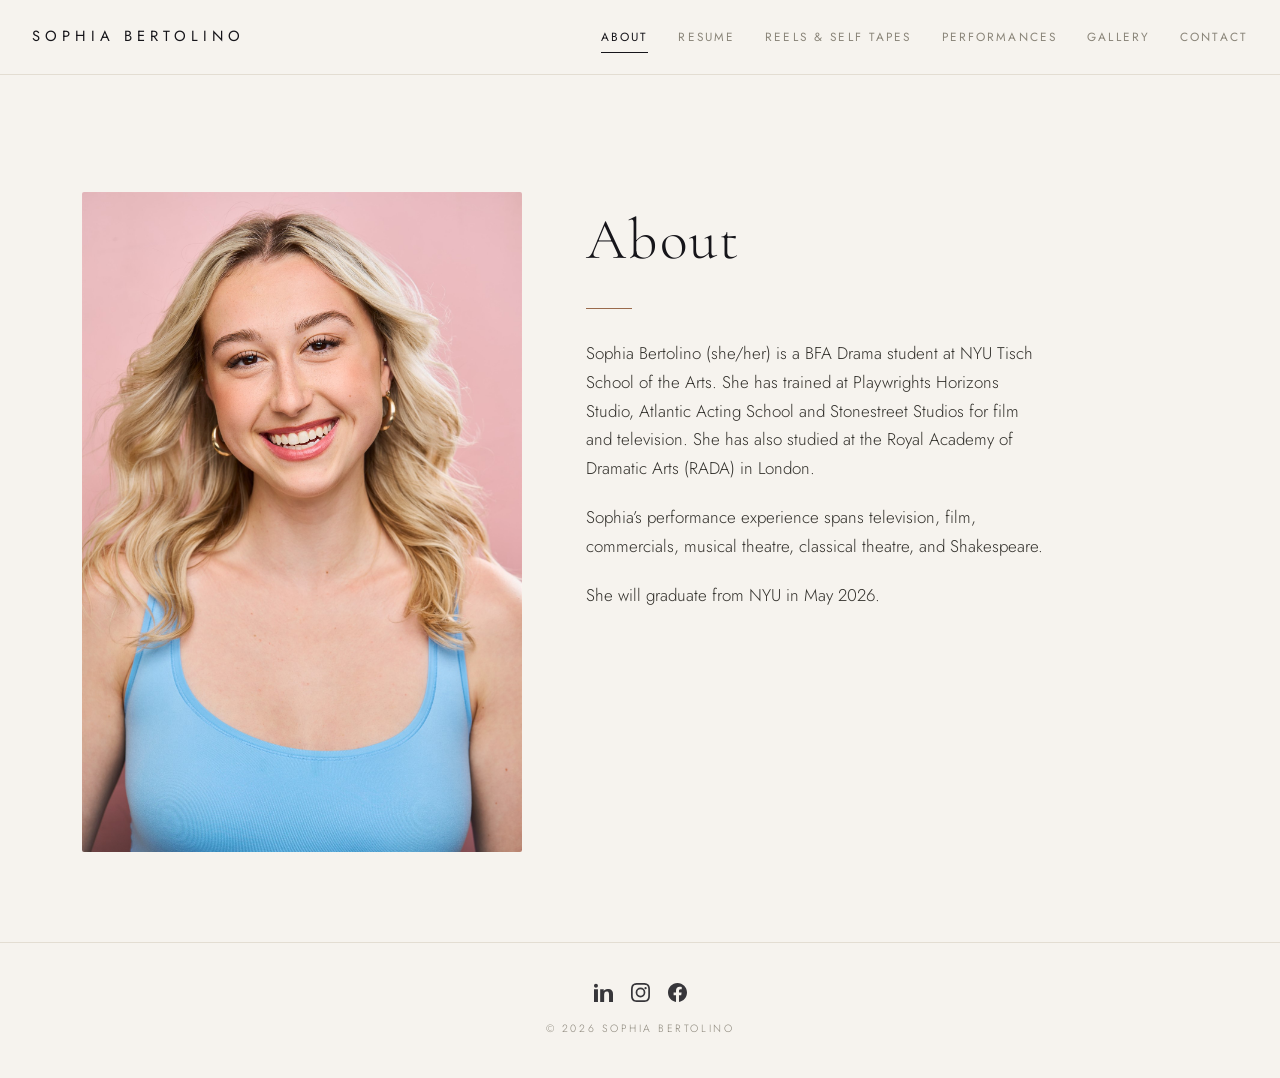
==== about.html @ 2f4268e3 "Add files via upload" ====
<!DOCTYPE html>
<html lang="en">
<head>
<meta charset="utf-8">
<meta name="viewport" content="width=device-width, initial-scale=1">
<title>About | Sophia Bertolino</title>
<meta name="description" content="Sophia Bertolino — actor. BFA Drama, NYU Tisch School of the Arts.">
<link rel="preconnect" href="https://fonts.googleapis.com">
<link rel="preconnect" href="https://fonts.gstatic.com" crossorigin>
<link href="https://fonts.googleapis.com/css2?family=Cormorant+Garamond:wght@300;400;500&family=Jost:wght@300;400;500&display=swap" rel="stylesheet">
<link rel="stylesheet" href="assets/style.css">

</head>
<body>
<header class="site-header" id="siteHeader">
    <div class="bar">
      <a class="wordmark" href="index.html">SOPHIA BERTOLINO</a>
      <button class="menu-toggle" id="menuToggle" aria-label="Menu" aria-expanded="false">
        <span></span><span></span><span></span>
      </button>
      <nav class="nav" id="nav">
        <a class="active" href="about.html">About</a>
        <a class="" href="resume.html">Resume</a>
        <a class="" href="reels.html">Reels &amp; Self Tapes</a>
        <a class="" href="performances.html">Performances</a>
        <a class="" href="gallery.html">Gallery</a>
        <a class="" href="contact.html">Contact</a>
      </nav>
    </div>
  </header>
<main class="page about">
    <div class="about-grid">
      <div class="about-photo">
        <img src="assets/img/about.jpg" alt="Sophia Bertolino">
      </div>
      <div class="about-text">
        <h2>About</h2>
        <p>Sophia Bertolino (she/her) is a BFA Drama student at NYU Tisch School of the Arts. She has trained at Playwrights Horizons Studio, Atlantic Acting School and Stonestreet Studios for film and television. She has also studied at the Royal Academy of Dramatic Arts (RADA) in London.</p>
        <p>Sophia&rsquo;s performance experience spans television, film, commercials, musical theatre, classical theatre, and Shakespeare.</p>
        <p>She will graduate from NYU in May 2026.</p>
      </div>
    </div>
  </main>
  <footer class="site-footer">
    <div class="socials ">
      <a href="https://www.linkedin.com/in/sophia-bertolino/" target="_blank" rel="noopener" aria-label="LinkedIn"><svg viewBox="0 0 24 24" aria-hidden="true"><path d="M4.98 3.5C4.98 4.88 3.87 6 2.5 6S0 4.88 0 3.5 1.12 1 2.5 1 4.98 2.12 4.98 3.5zM0 8h5v16H0V8zm7.5 0h4.78v2.19h.07c.67-1.27 2.3-2.61 4.73-2.61C22.4 7.58 24 10 24 14.27V24h-5v-8.63c0-2.06-.04-4.71-2.87-4.71-2.87 0-3.31 2.24-3.31 4.56V24h-5V8z"/></svg></a>
      <a href="https://www.instagram.com/sbert.2?igsh=b3ZmcTFpNGF1cG9r" target="_blank" rel="noopener" aria-label="Instagram"><svg viewBox="0 0 24 24" aria-hidden="true"><path d="M12 2.16c3.2 0 3.58.01 4.85.07 1.17.05 1.8.25 2.23.41.56.22.96.48 1.38.9.42.42.68.82.9 1.38.16.42.36 1.06.41 2.23.06 1.27.07 1.65.07 4.85s-.01 3.58-.07 4.85c-.05 1.17-.25 1.8-.41 2.23-.22.56-.48.96-.9 1.38-.42.42-.82.68-1.38.9-.42.16-1.06.36-2.23.41-1.27.06-1.65.07-4.85.07s-3.58-.01-4.85-.07c-1.17-.05-1.8-.25-2.23-.41a3.7 3.7 0 0 1-1.38-.9 3.7 3.7 0 0 1-.9-1.38c-.16-.42-.36-1.06-.41-2.23C2.17 15.58 2.16 15.2 2.16 12s.01-3.58.07-4.85c.05-1.17.25-1.8.41-2.23.22-.56.48-.96.9-1.38.42-.42.82-.68 1.38-.9.42-.16 1.06-.36 2.23-.41C8.42 2.17 8.8 2.16 12 2.16zM12 0C8.74 0 8.33.01 7.05.07 5.78.13 4.9.33 4.14.63c-.79.3-1.46.72-2.12 1.38C1.35 2.68.94 3.35.63 4.14.33 4.9.13 5.78.07 7.05.01 8.33 0 8.74 0 12s.01 3.67.07 4.95c.06 1.27.26 2.15.56 2.91.3.79.72 1.46 1.38 2.12.66.66 1.33 1.08 2.12 1.38.76.3 1.64.5 2.91.56C8.33 23.99 8.74 24 12 24s3.67-.01 4.95-.07c1.27-.06 2.15-.26 2.91-.56a5.86 5.86 0 0 0 2.12-1.38 5.86 5.86 0 0 0 1.38-2.12c.3-.76.5-1.64.56-2.91.06-1.28.07-1.69.07-4.95s-.01-3.67-.07-4.95c-.06-1.27-.26-2.15-.56-2.91a5.86 5.86 0 0 0-1.38-2.12A5.86 5.86 0 0 0 19.86.63c-.76-.3-1.64-.5-2.91-.56C15.67.01 15.26 0 12 0zm0 5.84a6.16 6.16 0 1 0 0 12.32 6.16 6.16 0 0 0 0-12.32zM12 16a4 4 0 1 1 0-8 4 4 0 0 1 0 8zm6.41-10.85a1.44 1.44 0 1 0 0 2.88 1.44 1.44 0 0 0 0-2.88z"/></svg></a>
      <a href="https://www.facebook.com/profile.php?id=100076003967653" target="_blank" rel="noopener" aria-label="Facebook"><svg viewBox="0 0 24 24" aria-hidden="true"><path d="M24 12.07C24 5.4 18.63 0 12 0S0 5.4 0 12.07C0 18.1 4.39 23.1 10.13 24v-8.44H7.08v-3.49h3.05V9.41c0-3.02 1.79-4.69 4.53-4.69 1.31 0 2.69.24 2.69.24v2.97h-1.52c-1.49 0-1.96.93-1.96 1.89v2.25h3.33l-.53 3.49h-2.8V24C19.61 23.1 24 18.1 24 12.07z"/></svg></a>
    </div>
    <p class="copyright">&copy; 2026 Sophia Bertolino</p>
  </footer>
<script src="assets/script.js"></script>
</body>
</html>
---- assets/style.css ----
/* ============================================================
   Sophia Bertolino — editorial minimal
   ============================================================ */
:root{
  --bg:#0f0f10;
  --ink:#16151a;
  --paper:#f6f3ee;
  --muted:#8a8579;
  --line:#e3ddd2;
  --accent:#9a6a4c;
  --nav-h:74px;
  --serif:"Cormorant Garamond",Georgia,serif;
  --sans:"Jost",system-ui,sans-serif;
}
*{box-sizing:border-box;margin:0;padding:0}
html{scroll-behavior:smooth}
body{
  font-family:var(--sans);
  color:var(--ink);
  background:var(--paper);
  font-weight:300;
  -webkit-font-smoothing:antialiased;
  line-height:1.7;
}
img{display:block;max-width:100%}
a{color:inherit;text-decoration:none}

/* ---------- Header / Nav ---------- */
.site-header{
  position:fixed;top:0;left:0;right:0;z-index:50;
  background:var(--paper);
  border-bottom:1px solid var(--line);
  transition:background .4s ease,border-color .4s ease;
}
.site-header.on-hero{
  background:transparent;border-bottom-color:transparent;
}
.site-header.on-hero .wordmark,
.site-header.on-hero .nav a,
.site-header.on-hero .menu-toggle span{color:#fff;background-color:#fff}
.site-header.on-hero .wordmark,
.site-header.on-hero .nav a{background:none;color:#fff}
.site-header.on-hero.scrolled{
  background:rgba(15,15,16,.92);border-bottom-color:rgba(255,255,255,.12);
  backdrop-filter:saturate(140%) blur(6px);
}
.bar{
  max-width:1280px;margin:0 auto;height:var(--nav-h);
  display:flex;align-items:center;justify-content:space-between;
  padding:0 32px;
}
.wordmark{
  font-family:var(--sans);font-weight:400;
  letter-spacing:.34em;font-size:.92rem;text-transform:uppercase;
  white-space:nowrap;
}
.nav{display:flex;gap:30px;align-items:center}
.nav a{
  font-size:.74rem;letter-spacing:.18em;text-transform:uppercase;
  font-weight:400;color:var(--muted);position:relative;padding:4px 0;
  transition:color .25s ease;
}
.nav a:hover,.nav a.active{color:var(--ink)}
.site-header.on-hero .nav a{color:rgba(255,255,255,.7)}
.site-header.on-hero .nav a:hover,
.site-header.on-hero .nav a.active{color:#fff}
.nav a.active::after{
  content:"";position:absolute;left:0;right:0;bottom:-2px;height:1px;
  background:currentColor;
}
.menu-toggle{
  display:none;background:none;border:0;cursor:pointer;
  width:30px;height:22px;position:relative;
}
.menu-toggle span{
  display:block;height:1.5px;width:100%;background:var(--ink);
  position:absolute;left:0;transition:.3s ease;
}
.menu-toggle span:nth-child(1){top:0}
.menu-toggle span:nth-child(2){top:50%;transform:translateY(-50%)}
.menu-toggle span:nth-child(3){bottom:0}
.menu-toggle.open span:nth-child(1){top:50%;transform:rotate(45deg)}
.menu-toggle.open span:nth-child(2){opacity:0}
.menu-toggle.open span:nth-child(3){bottom:auto;top:50%;transform:rotate(-45deg)}

/* ---------- Social icons ---------- */
.socials{display:flex;gap:18px;align-items:center}
.socials a{width:19px;height:19px;display:block;opacity:.85;transition:opacity .25s,transform .25s}
.socials a:hover{opacity:1;transform:translateY(-2px)}
.socials svg{width:100%;height:100%;fill:currentColor}

/* ---------- Hero (home) ---------- */
.hero{position:relative;height:100vh;width:100%;overflow:hidden}
.hero-img{
  position:absolute;inset:0;width:100%;height:100%;
  object-fit:contain;object-position:center 22%;
}
.hero::after{
  content:"";position:absolute;inset:0;
  background:linear-gradient(180deg,rgba(0,0,0,.38) 0%,rgba(0,0,0,0) 26%,rgba(0,0,0,0) 60%,rgba(0,0,0,.55) 100%);
}
.hero-socials{
  position:absolute;top:calc(var(--nav-h) + 26px);right:34px;z-index:5;color:#fff;
}
.hero-name{
  position:absolute;left:0;right:0;bottom:13vh;z-index:5;text-align:center;color:#fff;
  padding:0 20px;
}
.hero-name h1{
  font-family:var(--serif);font-weight:300;
  font-size:clamp(2.6rem,7vw,6rem);letter-spacing:.14em;line-height:1;
}
.hero-name p{
  font-size:.78rem;letter-spacing:.5em;text-transform:uppercase;
  margin-top:18px;opacity:.9;padding-left:.5em;
}
.scroll-cue{
  position:absolute;left:50%;bottom:32px;transform:translateX(-50%);z-index:5;
  color:#fff;font-size:.66rem;letter-spacing:.4em;text-transform:uppercase;opacity:.8;
}
.scroll-cue::after{
  content:"";display:block;width:1px;height:34px;background:#fff;
  margin:12px auto 0;opacity:.6;animation:cue 2s ease-in-out infinite;
}
@keyframes cue{0%,100%{transform:scaleY(.4);opacity:.3;transform-origin:top}50%{transform:scaleY(1);opacity:.8}}

/* ---------- Generic page ---------- */
.page{
  max-width:1180px;margin:0 auto;
  padding:calc(var(--nav-h) + 70px) 32px 90px;
  animation:fade .7s ease both;
}
.page.narrow{max-width:820px}
@keyframes fade{from{opacity:0;transform:translateY(14px)}to{opacity:1;transform:none}}
.page h2{
  font-family:var(--serif);font-weight:300;
  font-size:clamp(2.4rem,5vw,3.6rem);letter-spacing:.04em;
  text-align:center;margin-bottom:14px;
}
.page h2::after{
  content:"";display:block;width:46px;height:1px;background:var(--accent);
  margin:22px auto 0;
}

/* ---------- About ---------- */
.about-grid{
  display:grid;grid-template-columns:minmax(0,440px) minmax(0,1fr);
  gap:64px;align-items:start;margin-top:48px;
}
.about-photo img{width:100%;border-radius:2px}
.about-text h2{text-align:left;margin-bottom:0}
.about-text h2::after{margin:18px 0 30px}
.about-text p{font-size:1.06rem;color:#33312c;margin-bottom:20px;max-width:46ch}

/* ---------- Resume ---------- */
.download-row{text-align:center;margin:28px 0 36px}
.btn{
  display:inline-block;font-family:var(--sans);font-size:.72rem;
  letter-spacing:.2em;text-transform:uppercase;font-weight:400;
  padding:14px 34px;border:1px solid var(--ink);color:var(--ink);
  background:transparent;cursor:pointer;transition:.3s ease;
}
.btn:hover{background:var(--ink);color:var(--paper)}
.pdf-wrap{
  border:1px solid var(--line);background:#fff;height:1100px;max-height:130vh;
}
.pdf-wrap iframe{width:100%;height:100%;border:0;display:block}

/* ---------- Videos ---------- */
.vid-heading{
  font-family:var(--serif);font-weight:400;font-size:1.7rem;letter-spacing:.04em;
  text-align:center;margin:54px 0 26px;color:#2c2a26;
}
.video-grid{
  display:grid;grid-template-columns:repeat(auto-fit,minmax(330px,1fr));
  gap:26px;
}
.video{position:relative;width:100%;padding-top:56.25%;background:#000}
.video iframe{position:absolute;inset:0;width:100%;height:100%;border:0}

/* ---------- Gallery ---------- */
.gal-heading{
  font-family:var(--serif);font-weight:400;font-size:1.7rem;letter-spacing:.04em;
  text-align:center;margin:58px 0 28px;color:#2c2a26;
}
.masonry{column-count:3;column-gap:14px}
@media(max-width:900px){.masonry{column-count:2}}
@media(max-width:560px){.masonry{column-count:1}}
.tile{display:block;margin:0 0 14px;break-inside:avoid;overflow:hidden;background:#e8e2d8}
.tile img{width:100%;transition:transform .6s ease,filter .4s ease;filter:grayscale(8%)}
.tile:hover img{transform:scale(1.04);filter:grayscale(0)}

/* ---------- Lightbox ---------- */
.lightbox{
  position:fixed;inset:0;z-index:200;background:rgba(12,11,10,.94);
  display:none;align-items:center;justify-content:center;padding:40px;
}
.lightbox.open{display:flex}
.lightbox img{max-width:92vw;max-height:90vh;object-fit:contain}
.lb-close{
  position:absolute;top:24px;right:34px;color:#fff;font-size:2.4rem;
  cursor:pointer;line-height:1;font-weight:300;
}

/* ---------- Contact ---------- */
.contact-intro{text-align:center;color:var(--muted);margin:24px auto 40px;max-width:44ch}
.contact-form{max-width:560px;margin:0 auto;display:flex;flex-direction:column;gap:22px}
.contact-form label{
  display:flex;flex-direction:column;gap:8px;
  font-size:.68rem;letter-spacing:.18em;text-transform:uppercase;color:var(--muted);
}
.contact-form input,.contact-form textarea{
  font-family:var(--sans);font-size:1rem;font-weight:300;color:var(--ink);
  border:0;border-bottom:1px solid var(--line);background:transparent;
  padding:10px 2px;transition:border-color .3s;resize:vertical;
}
.contact-form input:focus,.contact-form textarea:focus{outline:0;border-color:var(--accent)}
.contact-form .btn{align-self:flex-start;margin-top:6px}

/* ---------- Footer ---------- */
.site-footer{
  border-top:1px solid var(--line);padding:40px 32px;
  display:flex;flex-direction:column;align-items:center;gap:18px;color:var(--ink);
}
.site-footer .copyright{font-size:.66rem;letter-spacing:.24em;text-transform:uppercase;color:var(--muted)}

/* ---------- Mobile ---------- */
@media(max-width:860px){
  .bar{padding:0 22px}
  .menu-toggle{display:block}
  .nav{
    position:fixed;top:var(--nav-h);left:0;right:0;
    background:var(--paper);flex-direction:column;gap:0;
    border-bottom:1px solid var(--line);
    max-height:0;overflow:hidden;transition:max-height .4s ease;
  }
  .site-header.on-hero .nav{background:rgba(15,15,16,.97)}
  .nav.open{max-height:60vh}
  .nav a{padding:16px 24px;width:100%;border-top:1px solid var(--line);letter-spacing:.16em}
  .site-header.on-hero .nav a{color:#fff;border-top-color:rgba(255,255,255,.1)}
  .about-grid{grid-template-columns:1fr;gap:36px}
  .about-photo{max-width:420px;margin:0 auto}
  .hero-socials{right:22px}
}
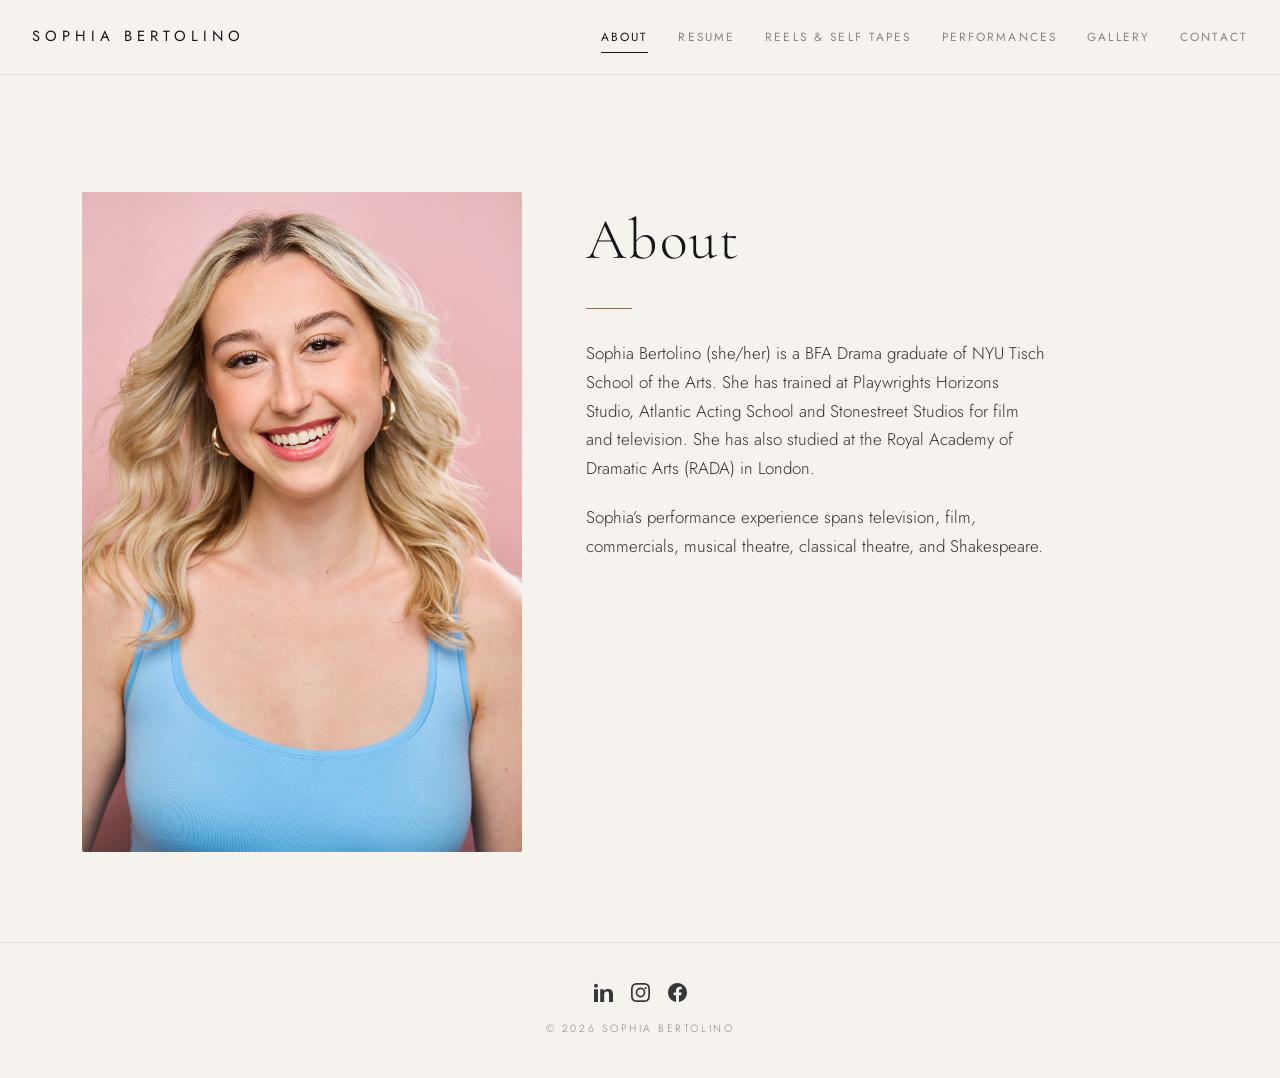
==== commit 0978c59e: "Update about.html" ====
--- a/about.html
+++ b/about.html
@@ -35,9 +35,8 @@
       </div>
       <div class="about-text">
         <h2>About</h2>
-        <p>Sophia Bertolino (she/her) is a BFA Drama student at NYU Tisch School of the Arts. She has trained at Playwrights Horizons Studio, Atlantic Acting School and Stonestreet Studios for film and television. She has also studied at the Royal Academy of Dramatic Arts (RADA) in London.</p>
+        <p>Sophia Bertolino (she/her) is a BFA Drama graduate of NYU Tisch School of the Arts. She has trained at Playwrights Horizons Studio, Atlantic Acting School and Stonestreet Studios for film and television. She has also studied at the Royal Academy of Dramatic Arts (RADA) in London.</p>
         <p>Sophia&rsquo;s performance experience spans television, film, commercials, musical theatre, classical theatre, and Shakespeare.</p>
-        <p>She will graduate from NYU in May 2026.</p>
       </div>
     </div>
   </main>
@@ -51,4 +50,4 @@
   </footer>
 <script src="assets/script.js"></script>
 </body>
-</html>+</html>
--- a/assets/style.css
+++ b/assets/style.css
@@ -90,7 +90,7 @@
 .socials svg{width:100%;height:100%;fill:currentColor}
 
 /* ---------- Hero (home) ---------- */
-.hero{position:relative;height:100vh;width:100%;overflow:hidden}
+.hero{position:relative;height:calc(100vh - var(--nav-h));width:100%;overflow:hidden;margin-top:var(--nav-h)}
 .hero-img{
   position:absolute;inset:0;width:100%;height:100%;
   object-fit:contain;object-position:center 22%;
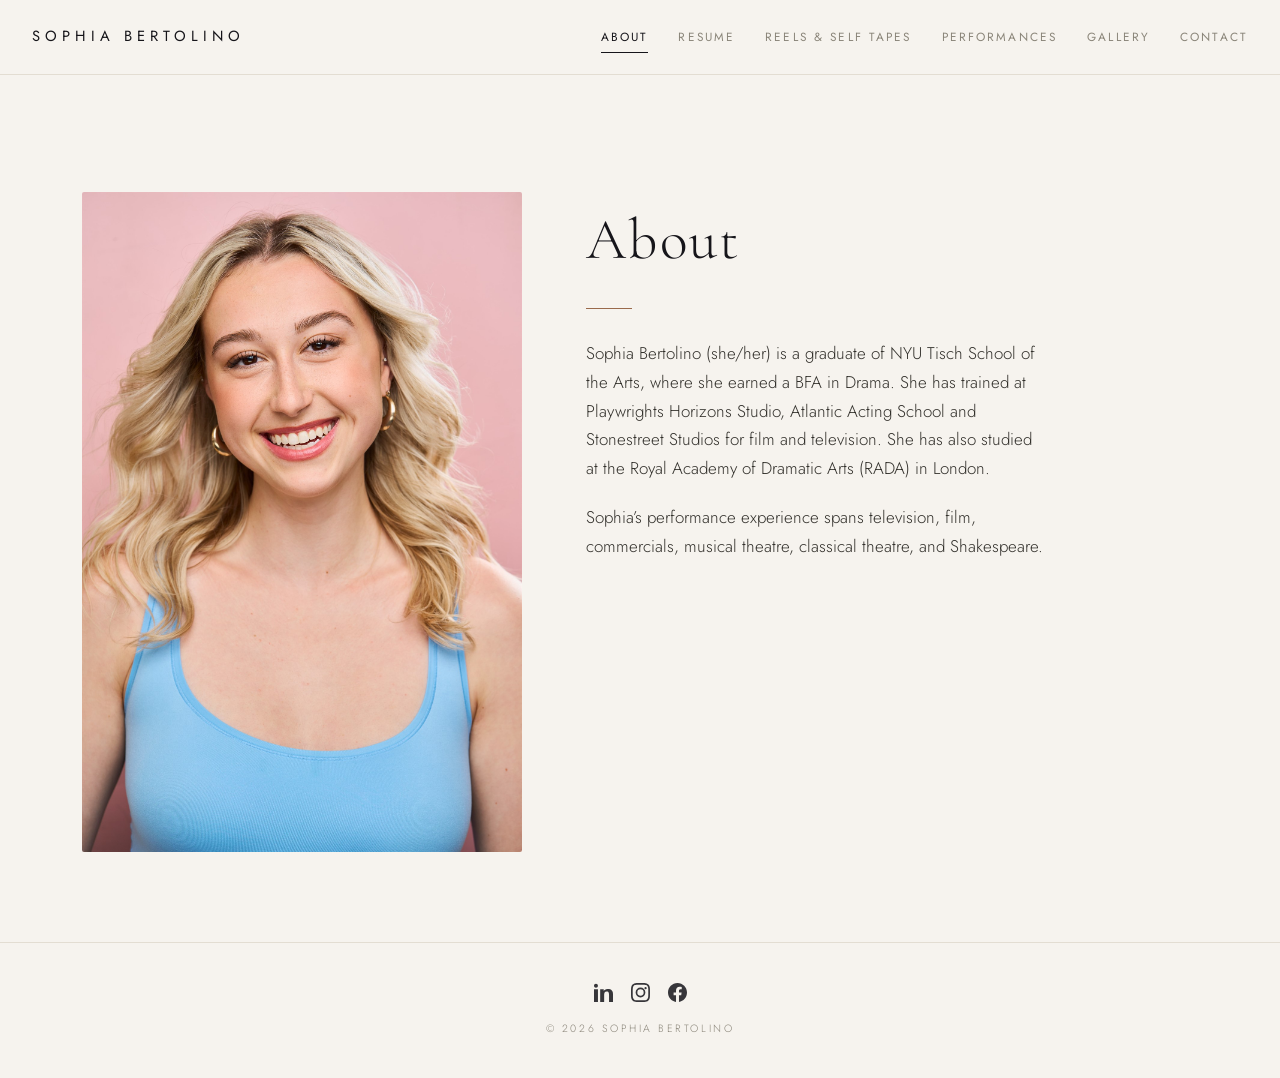
==== commit 1d85d23a: "Update about.html" ====
--- a/about.html
+++ b/about.html
@@ -35,7 +35,7 @@
       </div>
       <div class="about-text">
         <h2>About</h2>
-        <p>Sophia Bertolino (she/her) is a BFA Drama graduate of NYU Tisch School of the Arts. She has trained at Playwrights Horizons Studio, Atlantic Acting School and Stonestreet Studios for film and television. She has also studied at the Royal Academy of Dramatic Arts (RADA) in London.</p>
+        <p>Sophia Bertolino (she/her) is a graduate of NYU Tisch School of the Arts, where she earned a BFA in Drama. She has trained at Playwrights Horizons Studio, Atlantic Acting School and Stonestreet Studios for film and television. She has also studied at the Royal Academy of Dramatic Arts (RADA) in London.</p>
         <p>Sophia&rsquo;s performance experience spans television, film, commercials, musical theatre, classical theatre, and Shakespeare.</p>
       </div>
     </div>
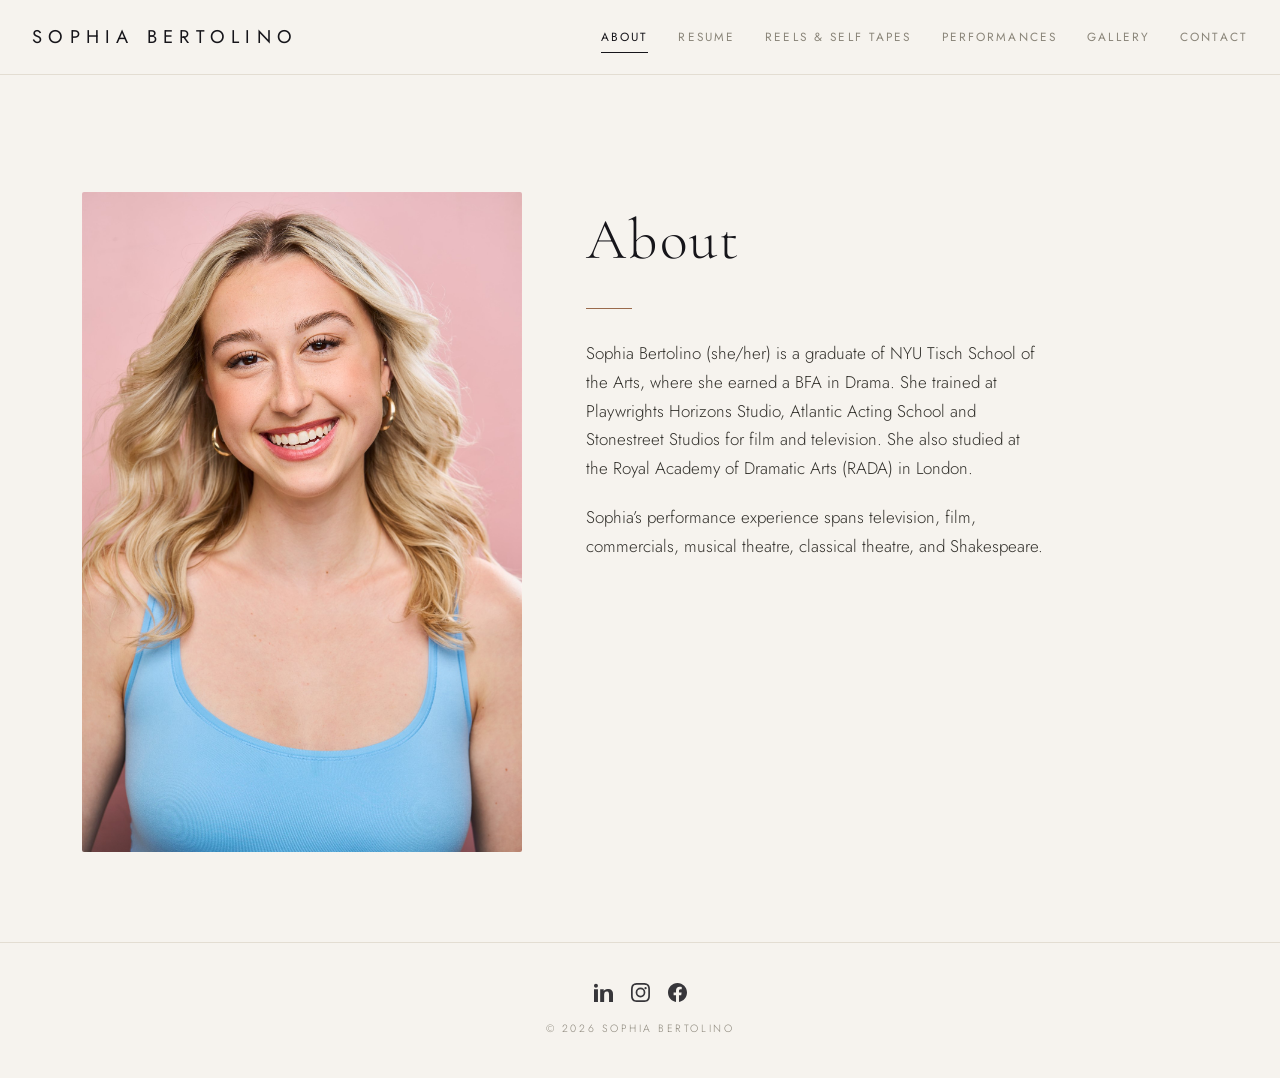
==== commit dd25ac64: "Update about.html" ====
--- a/about.html
+++ b/about.html
@@ -35,7 +35,7 @@
       </div>
       <div class="about-text">
         <h2>About</h2>
-        <p>Sophia Bertolino (she/her) is a graduate of NYU Tisch School of the Arts, where she earned a BFA in Drama. She has trained at Playwrights Horizons Studio, Atlantic Acting School and Stonestreet Studios for film and television. She has also studied at the Royal Academy of Dramatic Arts (RADA) in London.</p>
+        <p>Sophia Bertolino (she/her) is a graduate of NYU Tisch School of the Arts, where she earned a BFA in Drama. She trained at Playwrights Horizons Studio, Atlantic Acting School and Stonestreet Studios for film and television. She also studied at the Royal Academy of Dramatic Arts (RADA) in London.</p>
         <p>Sophia&rsquo;s performance experience spans television, film, commercials, musical theatre, classical theatre, and Shakespeare.</p>
       </div>
     </div>
--- a/assets/style.css
+++ b/assets/style.css
@@ -51,7 +51,7 @@
 }
 .wordmark{
   font-family:var(--sans);font-weight:400;
-  letter-spacing:.34em;font-size:.92rem;text-transform:uppercase;
+  letter-spacing:.34em;font-size:1.15rem;text-transform:uppercase;
   white-space:nowrap;
 }
 .nav{display:flex;gap:30px;align-items:center}
